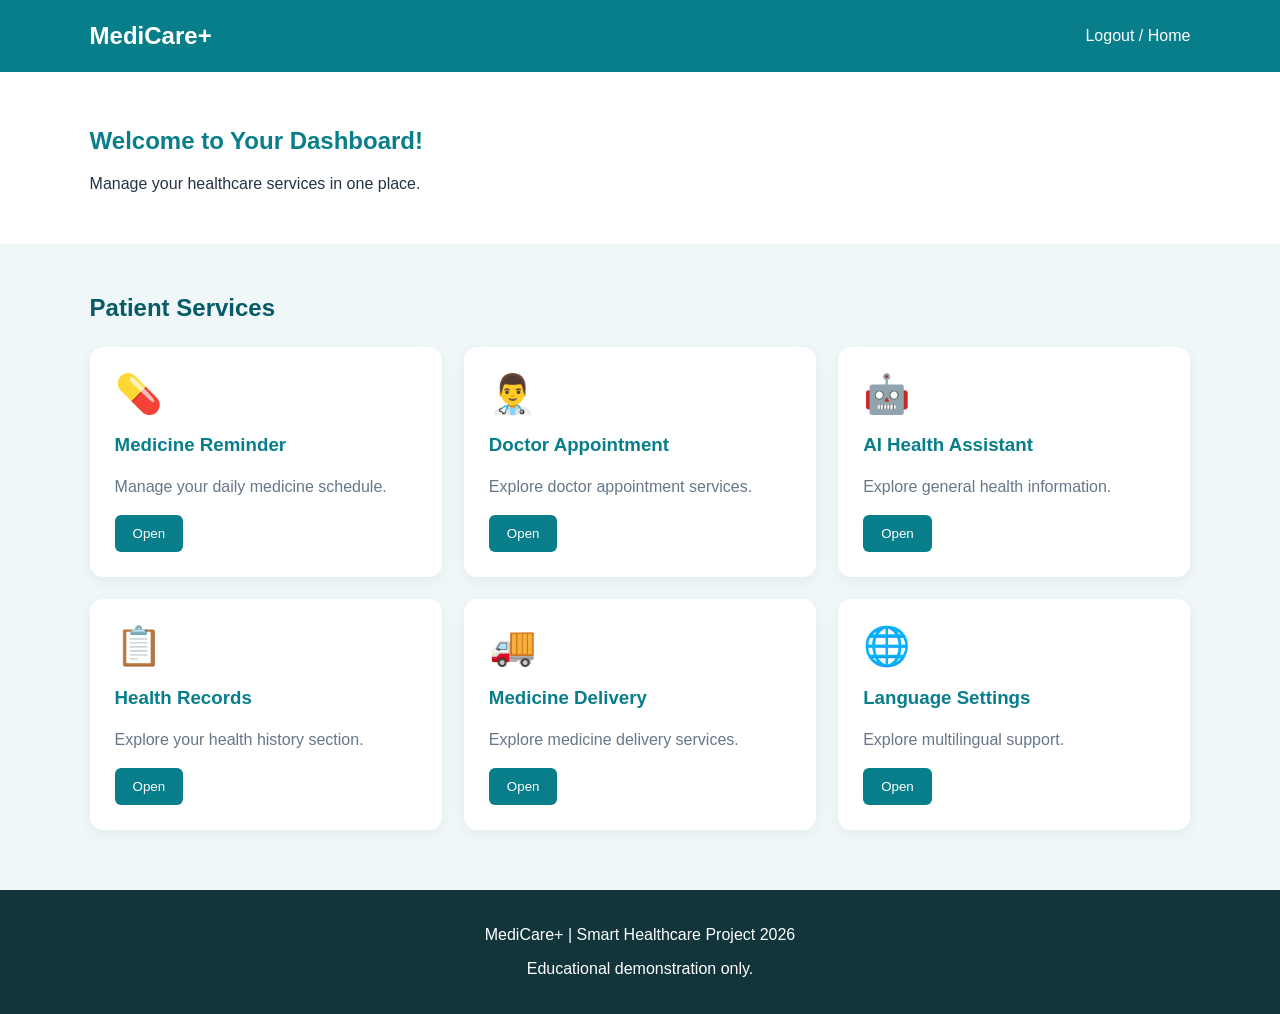
==== dashboard.html @ c0aaad0f "Create dashboard.html" ====
<!DOCTYPE html>
<html lang="en">
<head>
    <meta charset="UTF-8">
    <meta name="viewport" content="width=device-width, initial-scale=1.0">
    <title>Patient Dashboard | MediCare+</title>

    <style>
        * {
            box-sizing: border-box;
            font-family: Arial, sans-serif;
        }

        body {
            margin: 0;
            background: #f0f7f8;
            color: #243447;
        }

        header {
            background: #087e8b;
            color: white;
            padding: 22px 7%;
            display: flex;
            justify-content: space-between;
            align-items: center;
        }

        header h2 {
            margin: 0;
        }

        header a {
            color: white;
            text-decoration: none;
        }

        .welcome {
            padding: 35px 7%;
            background: white;
        }

        .welcome h1 {
            color: #087e8b;
        }

        .dashboard {
            padding: 30px 7%;
        }

        .dashboard h2 {
            color: #075b68;
        }

        .cards {
            display: grid;
            grid-template-columns: repeat(3, 1fr);
            gap: 22px;
            margin-top: 25px;
        }

        .card {
            background: white;
            padding: 25px;
            border-radius: 13px;
            box-shadow: 0 4px 15px #0000000d;
        }

        .card .icon {
            font-size: 38px;
        }

        .card h3 {
            color: #087e8b;
        }

        .card p {
            color: #667788;
            line-height: 1.5;
        }

        button {
            background: #087e8b;
            color: white;
            border: none;
            padding: 11px 18px;
            border-radius: 6px;
            cursor: pointer;
        }

        button:hover {
            background: #05616b;
        }

        footer {
            text-align: center;
            background: #12343b;
            color: white;
            padding: 20px;
            margin-top: 30px;
        }

        @media(max-width: 750px) {
            .cards {
                grid-template-columns: repeat(2, 1fr);
            }
        }

        @media(max-width: 500px) {
            .cards {
                grid-template-columns: 1fr;
            }
        }
    </style>
</head>

<body>

    <header>
        <h2>MediCare+</h2>
        <a href="index.html">Logout / Home</a>
    </header>

    <section class="welcome">
        <h1>Welcome to Your Dashboard!</h1>
        <p>Manage your healthcare services in one place.</p>
    </section>

    <section class="dashboard">

        <h2>Patient Services</h2>

        <div class="cards">

            <div class="card">
                <div class="icon">💊</div>
                <h3>Medicine Reminder</h3>
                <p>Manage your daily medicine schedule.</p>
                <button onclick="showFeature('Medicine Reminder')">
                    Open
                </button>
            </div>

            <div class="card">
                <div class="icon">👨‍⚕️</div>
                <h3>Doctor Appointment</h3>
                <p>Explore doctor appointment services.</p>
                <button onclick="showFeature('Doctor Appointment')">
                    Open
                </button>
            </div>

            <div class="card">
                <div class="icon">🤖</div>
                <h3>AI Health Assistant</h3>
                <p>Explore general health information.</p>
                <button onclick="showFeature('AI Health Assistant')">
                    Open
                </button>
            </div>

            <div class="card">
                <div class="icon">📋</div>
                <h3>Health Records</h3>
                <p>Explore your health history section.</p>
                <button onclick="showFeature('Health Records')">
                    Open
                </button>
            </div>

            <div class="card">
                <div class="icon">🚚</div>
                <h3>Medicine Delivery</h3>
                <p>Explore medicine delivery services.</p>
                <button onclick="showFeature('Medicine Delivery')">
                    Open
                </button>
            </div>

            <div class="card">
                <div class="icon">🌐</div>
                <h3>Language Settings</h3>
                <p>Explore multilingual support.</p>
                <button onclick="showFeature('Language Settings')">
                    Open
                </button>
            </div>

        </div>
    </section>

    <footer>
        <p>MediCare+ | Smart Healthcare Project 2026</p>
        <p>Educational demonstration only.</p>
    </footer>

    <script>
        function showFeature(feature) {
            alert(feature + " section will be developed next!");
        }
    </script>

</body>
</html>
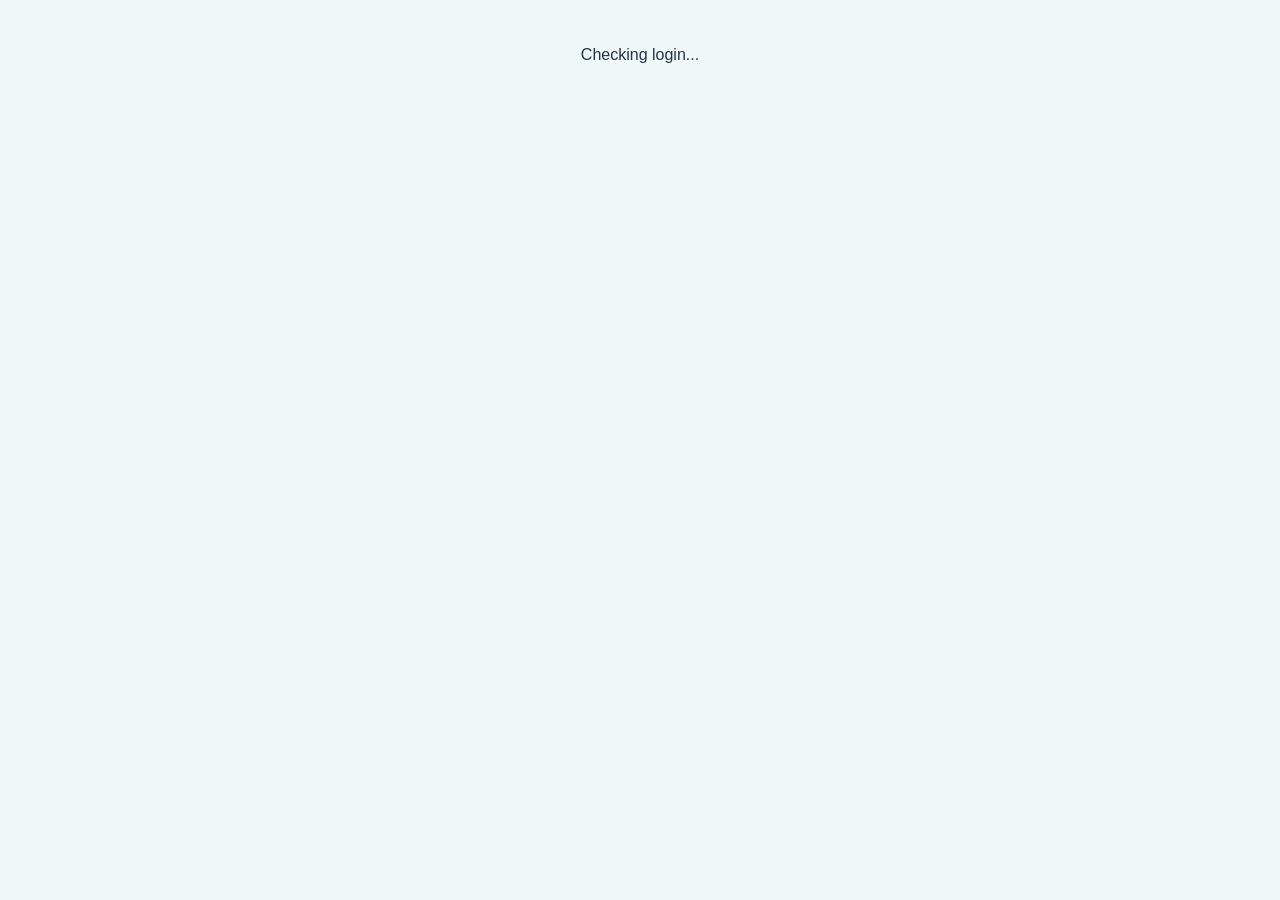
==== commit 8350356a: "Update dashboard.html" ====
--- a/dashboard.html
+++ b/dashboard.html
@@ -16,6 +16,10 @@
             margin: 0;
             background: #f0f7f8;
             color: #243447;
+        }
+
+        #app {
+            display: none;
         }
 
         header {
@@ -25,15 +29,21 @@
             display: flex;
             justify-content: space-between;
             align-items: center;
+            flex-wrap: wrap;
+            gap: 15px;
         }
 
         header h2 {
             margin: 0;
         }
 
-        header a {
-            color: white;
-            text-decoration: none;
+        header button {
+            background: white;
+            color: #087e8b;
+            padding: 10px 18px;
+            border: none;
+            border-radius: 6px;
+            cursor: pointer;
         }
 
         .welcome {
@@ -80,7 +90,7 @@
             line-height: 1.5;
         }
 
-        button {
+        .card button {
             background: #087e8b;
             color: white;
             border: none;
@@ -89,7 +99,7 @@
             cursor: pointer;
         }
 
-        button:hover {
+        .card button:hover {
             background: #05616b;
         }
 
@@ -101,6 +111,11 @@
             margin-top: 30px;
         }
 
+        #status {
+            text-align: center;
+            padding: 30px;
+        }
+
         @media(max-width: 750px) {
             .cards {
                 grid-template-columns: repeat(2, 1fr);
@@ -117,88 +132,141 @@
 
 <body>
 
-    <header>
-        <h2>MediCare+</h2>
-        <a href="index.html">Logout / Home</a>
-    </header>
-
-    <section class="welcome">
-        <h1>Welcome to Your Dashboard!</h1>
-        <p>Manage your healthcare services in one place.</p>
-    </section>
-
-    <section class="dashboard">
-
-        <h2>Patient Services</h2>
-
-        <div class="cards">
-
-            <div class="card">
-                <div class="icon">💊</div>
-                <h3>Medicine Reminder</h3>
-                <p>Manage your daily medicine schedule.</p>
-                <button onclick="showFeature('Medicine Reminder')">
-                    Open
-                </button>
+    <p id="status">Checking login...</p>
+
+    <div id="app">
+
+        <header>
+            <h2>MediCare+</h2>
+            <button id="logoutBtn">Logout</button>
+        </header>
+
+        <section class="welcome">
+            <h1 id="welcomeName">Welcome!</h1>
+            <p>Manage your healthcare services in one place.</p>
+            <p id="userEmail"></p>
+        </section>
+
+        <section class="dashboard">
+
+            <h2>Patient Services</h2>
+
+            <div class="cards">
+
+                <div class="card">
+                    <div class="icon">💊</div>
+                    <h3>Medicine Reminder</h3>
+                    <p>Manage your daily medicine schedule.</p>
+                    <button onclick="showFeature('Medicine Reminder')">Open</button>
+                </div>
+
+                <div class="card">
+                    <div class="icon">👨‍⚕️</div>
+                    <h3>Doctor Appointment</h3>
+                    <p>Explore doctor appointment services.</p>
+                    <button onclick="showFeature('Doctor Appointment')">Open</button>
+                </div>
+
+                <div class="card">
+                    <div class="icon">🤖</div>
+                    <h3>AI Health Assistant</h3>
+                    <p>Explore general health information.</p>
+                    <button onclick="showFeature('AI Health Assistant')">Open</button>
+                </div>
+
+                <div class="card">
+                    <div class="icon">📋</div>
+                    <h3>Health Records</h3>
+                    <p>Explore your health history section.</p>
+                    <button onclick="showFeature('Health Records')">Open</button>
+                </div>
+
+                <div class="card">
+                    <div class="icon">🚚</div>
+                    <h3>Medicine Delivery</h3>
+                    <p>Explore medicine delivery services.</p>
+                    <button onclick="showFeature('Medicine Delivery')">Open</button>
+                </div>
+
+                <div class="card">
+                    <div class="icon">🌐</div>
+                    <h3>Language Settings</h3>
+                    <p>Explore multilingual support.</p>
+                    <button onclick="showFeature('Language Settings')">Open</button>
+                </div>
+
             </div>
-
-            <div class="card">
-                <div class="icon">👨‍⚕️</div>
-                <h3>Doctor Appointment</h3>
-                <p>Explore doctor appointment services.</p>
-                <button onclick="showFeature('Doctor Appointment')">
-                    Open
-                </button>
-            </div>
-
-            <div class="card">
-                <div class="icon">🤖</div>
-                <h3>AI Health Assistant</h3>
-                <p>Explore general health information.</p>
-                <button onclick="showFeature('AI Health Assistant')">
-                    Open
-                </button>
-            </div>
-
-            <div class="card">
-                <div class="icon">📋</div>
-                <h3>Health Records</h3>
-                <p>Explore your health history section.</p>
-                <button onclick="showFeature('Health Records')">
-                    Open
-                </button>
-            </div>
-
-            <div class="card">
-                <div class="icon">🚚</div>
-                <h3>Medicine Delivery</h3>
-                <p>Explore medicine delivery services.</p>
-                <button onclick="showFeature('Medicine Delivery')">
-                    Open
-                </button>
-            </div>
-
-            <div class="card">
-                <div class="icon">🌐</div>
-                <h3>Language Settings</h3>
-                <p>Explore multilingual support.</p>
-                <button onclick="showFeature('Language Settings')">
-                    Open
-                </button>
-            </div>
-
-        </div>
-    </section>
-
-    <footer>
-        <p>MediCare+ | Smart Healthcare Project 2026</p>
-        <p>Educational demonstration only.</p>
-    </footer>
-
-    <script>
-        function showFeature(feature) {
+        </section>
+
+        <footer>
+            <p>MediCare+ | Smart Healthcare Project 2026</p>
+            <p>Educational demonstration only.</p>
+        </footer>
+
+    </div>
+
+    <script type="module">
+
+        import { auth } from "./firebase.js";
+
+        import {
+            onAuthStateChanged,
+            signOut
+        } from "https://www.gstatic.com/firebasejs/13.2.0/firebase-auth.js";
+
+        const app = document.getElementById("app");
+        const status = document.getElementById("status");
+        const logoutBtn = document.getElementById("logoutBtn");
+
+        onAuthStateChanged(auth, function(user) {
+
+            if (user) {
+
+                const name = user.displayName || "Patient";
+
+                document.getElementById("welcomeName").textContent =
+                    "Welcome, " + name + "!";
+
+                document.getElementById("userEmail").textContent =
+                    "Logged in as: " + user.email;
+
+                status.style.display = "none";
+                app.style.display = "block";
+
+            } else {
+
+                window.location.replace("login.html");
+
+            }
+
+        });
+
+        logoutBtn.addEventListener("click", async function() {
+
+            logoutBtn.disabled = true;
+            logoutBtn.textContent = "Logging out...";
+
+            try {
+
+                await signOut(auth);
+
+                window.location.replace("login.html");
+
+            } catch (error) {
+
+                alert("Logout failed. Please try again.");
+
+                logoutBtn.disabled = false;
+                logoutBtn.textContent = "Logout";
+
+            }
+
+        });
+
+        window.showFeature = function(feature) {
             alert(feature + " section will be developed next!");
-        }
+        };
+
     </script>
 
 </body>
